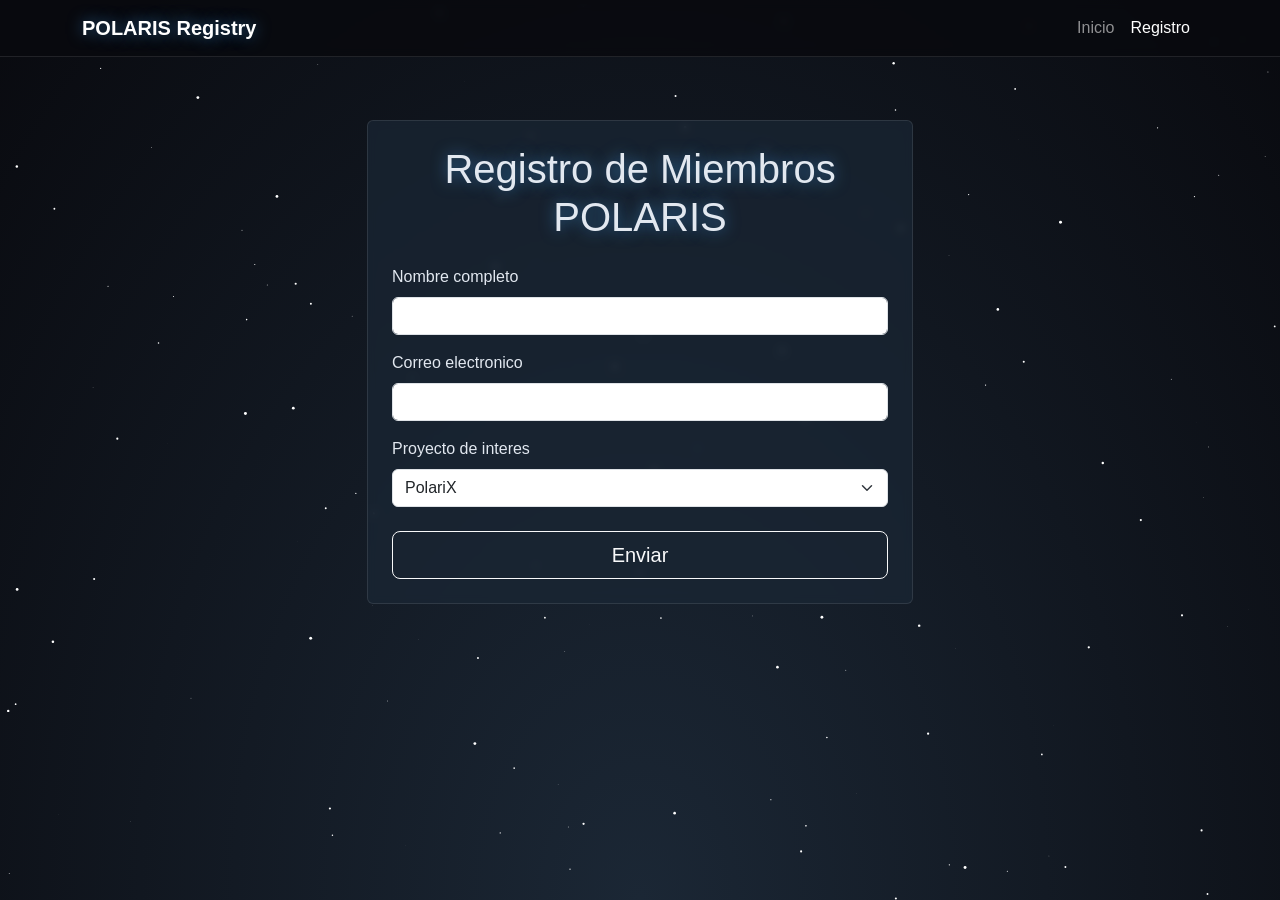
==== registro.html @ 5268bb14 "implementacion de diseño espacial responsivo con Bootstrap y canvas animado en index y registro" ====
<!DOCTYPE html>
<html lang="es">
<head>
    <meta charset="UTF-8">
    <meta name="viewport" content="width=device-width, initial-scale=1.0">
    <title>Registro POLARIS</title>
    <link href="https://cdn.jsdelivr.net/npm/bootstrap@5.3.2/dist/css/bootstrap.min.css" rel="stylesheet">
    <link rel="stylesheet" href="css/styles.css">
</head>
<body class="espacio-fondo text-white pt-5">
    <canvas id="lienzoEstrellas"></canvas>

    <div class="contenido-frente">
        <nav class="navbar navbar-expand-lg navbar-dark navbar-espacial fixed-top">
            <div class="container">
                <a class="navbar-brand fw-bold texto-brillo" href="index.html">POLARIS Registry</a>
                <button class="navbar-toggler" type="button" data-bs-toggle="collapse" data-bs-target="#menu" aria-controls="menu" aria-expanded="false" aria-label="Menu de navegacion">
                    <span class="navbar-toggler-icon"></span>
                </button>
                <div class="collapse navbar-collapse" id="menu">
                    <ul class="navbar-nav ms-auto">
                        <li class="nav-item">
                            <a class="nav-link" href="index.html">Inicio</a>
                        </li>
                        <li class="nav-item">
                            <a class="nav-link active" href="registro.html">Registro</a>
                        </li>
                    </ul>
                </div>
            </div>
        </nav>

        <section class="py-5 mt-4">
            <div class="container">
                <div class="row justify-content-center">
                    <div class="col-12 col-md-8 col-lg-6">
                        <div class="card card-espacio p-4">
                            <h1 class="text-center mb-4 texto-brillo">Registro de Miembros POLARIS</h1>

                            <form>
                                <div class="mb-3">
                                    <label class="form-label">Nombre completo</label>
                                    <input type="text" class="form-control">
                                </div>

                                <div class="mb-3">
                                    <label class="form-label">Correo electronico</label>
                                    <input type="email" class="form-control">
                                </div>

                                <div class="mb-4">
                                    <label class="form-label">Proyecto de interes</label>
                                    <select class="form-select">
                                        <option>PolariX</option>
                                        <option>Mentes en Orbita</option>
                                        <option>Hydronautas</option>
                                    </select>
                                </div>

                                <button type="submit" class="btn btn-outline-light w-100 btn-lg">Enviar</button>
                            </form>
                        </div>
                    </div>
                </div>
            </div>
        </section>
    </div>

    <script src="https://cdn.jsdelivr.net/npm/bootstrap@5.3.2/dist/js/bootstrap.bundle.min.js"></script>
    <script src="js/main.js"></script>
</body>
</html>
---- css/styles.css ----
body {
    font-family: Arial, sans-serif;
    margin: 0;
    padding: 0;
}

.espacio-fondo {
    background: radial-gradient(ellipse at bottom, #1b2735 0%, #090a0f 100%);
    min-height: 100vh;
    position: relative;
    overflow-x: hidden;
}

#lienzoEstrellas {
    position: fixed;
    top: 0;
    left: 0;
    width: 100%;
    height: 100%;
    z-index: 0;
    pointer-events: none;
}

.contenido-frente {
    position: relative;
    z-index: 1;
}

.navbar-espacial {
    background-color: rgba(9, 10, 15, 0.85) !important;
    backdrop-filter: blur(5px);
    border-bottom: 1px solid rgba(255, 255, 255, 0.1);
}

.texto-brillo {
    text-shadow: 0 0 15px rgba(66, 153, 225, 0.6);
}

.card-espacio {
    background-color: rgba(27, 39, 53, 0.7);
    border: 1px solid rgba(255, 255, 255, 0.1);
    color: #e2e8f0;
    backdrop-filter: blur(4px);
    transition: transform 0.3s ease, box-shadow 0.3s ease;
}

.card-espacio:hover {
    transform: translateY(-5px);
    box-shadow: 0 10px 20px rgba(66, 153, 225, 0.2);
}

.card-espacio .card-text.text-muted {
    color: #a0aec0 !important;
}

.footer-espacial {
    background-color: rgba(9, 10, 15, 0.9) !important;
    border-top: 1px solid rgba(255, 255, 255, 0.1);
}
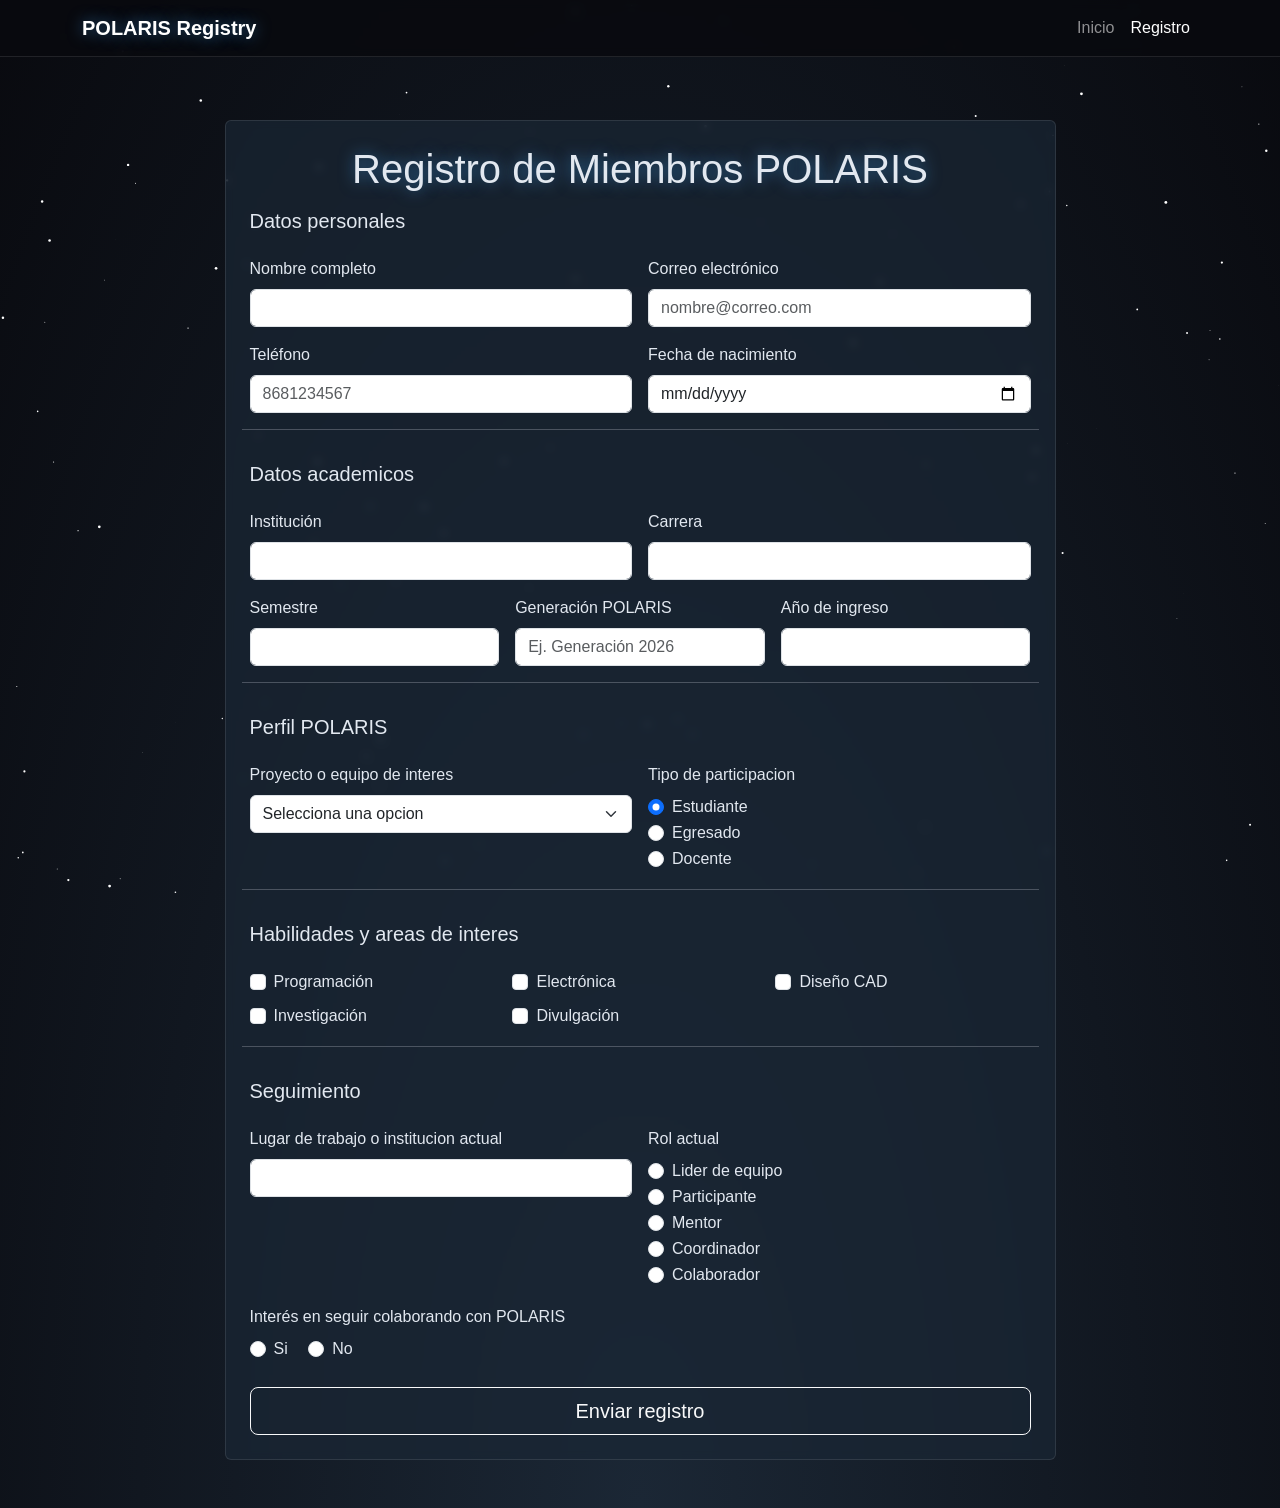
==== commit de8325ff: "feat: agregar inputs avanzados al formulario de membresía POLARIS" ====
--- a/registro.html
+++ b/registro.html
@@ -33,31 +33,176 @@
         <section class="py-5 mt-4">
             <div class="container">
                 <div class="row justify-content-center">
-                    <div class="col-12 col-md-8 col-lg-6">
+                    <div class="col-12 col-lg-9">
                         <div class="card card-espacio p-4">
                             <h1 class="text-center mb-4 texto-brillo">Registro de Miembros POLARIS</h1>
 
-                            <form>
-                                <div class="mb-3">
-                                    <label class="form-label">Nombre completo</label>
-                                    <input type="text" class="form-control">
-                                </div>
-
-                                <div class="mb-3">
-                                    <label class="form-label">Correo electronico</label>
-                                    <input type="email" class="form-control">
-                                </div>
-
-                                <div class="mb-4">
-                                    <label class="form-label">Proyecto de interes</label>
-                                    <select class="form-select">
-                                        <option>PolariX</option>
-                                        <option>Mentes en Orbita</option>
-                                        <option>Hydronautas</option>
+                            <form class="row g-3">
+                                <h2 class="h5 mt-2">Datos personales</h2>
+
+                                <div class="col-12 col-md-6">
+                                    <label for="nombreCompleto" class="form-label">Nombre completo</label>
+                                    <input id="nombreCompleto" name="nombreCompleto" type="text" class="form-control" required>
+                                </div>
+
+                                <div class="col-12 col-md-6">
+                                    <label for="correo" class="form-label">Correo electrónico</label>
+                                    <input id="correo" name="correo" type="email" class="form-control" placeholder="nombre@correo.com" required>
+                                </div>
+
+                                <div class="col-12 col-md-6">
+                                    <label for="telefono" class="form-label">Teléfono</label>
+                                    <input id="telefono" name="telefono" type="tel" class="form-control" placeholder="8681234567" required>
+                                </div>
+
+                                <div class="col-12 col-md-6">
+                                    <label for="fechaNacimiento" class="form-label">Fecha de nacimiento</label>
+                                    <input id="fechaNacimiento" name="fechaNacimiento" type="date" class="form-control" required>
+                                </div>
+
+                                <hr class="my-3">
+                                <h2 class="h5">Datos academicos</h2>
+
+                                <div class="col-12 col-md-6">
+                                    <label for="institucion" class="form-label">Institución</label>
+                                    <input id="institucion" name="institucion" type="text" class="form-control" required>
+                                </div>
+
+                                <div class="col-12 col-md-6">
+                                    <label for="carrera" class="form-label">Carrera</label>
+                                    <input id="carrera" name="carrera" type="text" class="form-control" required>
+                                </div>
+
+                                <div class="col-12 col-md-4">
+                                    <label for="semestre" class="form-label">Semestre</label>
+                                    <input id="semestre" name="semestre" type="number" min="1" max="12" class="form-control" required>
+                                </div>
+
+                                <div class="col-12 col-md-4">
+                                    <label for="generacion" class="form-label">Generación POLARIS</label>
+                                    <input id="generacion" name="generacion" type="text" class="form-control" placeholder="Ej. Generación 2026" required>
+                                </div>
+
+                                <div class="col-12 col-md-4">
+                                    <label for="anioIngreso" class="form-label">Año de ingreso</label>
+                                    <input id="anioIngreso" name="anioIngreso" type="number" min="2018" max="2035" class="form-control" required>
+                                </div>
+
+                                <hr class="my-3">
+                                <h2 class="h5">Perfil POLARIS</h2>
+
+                                <div class="col-12 col-md-6">
+                                    <label for="proyectoInteres" class="form-label">Proyecto o equipo de interes</label>
+                                    <select id="proyectoInteres" name="proyectoInteres" class="form-select" required>
+                                        <option value="" selected disabled>Selecciona una opcion</option>
+                                        <option value="mentes-en-orbita">Mentes en Orbita</option>
+                                        <option value="polarix">PolariX</option>
+                                        <option value="hydronautas">Hydronautas</option>
+                                        <option value="otro">Otro</option>
                                     </select>
                                 </div>
 
-                                <button type="submit" class="btn btn-outline-light w-100 btn-lg">Enviar</button>
+                                <div class="col-12 col-md-6">
+                                    <label class="form-label d-block">Tipo de participacion</label>
+                                    <div class="form-check">
+                                        <input class="form-check-input" type="radio" name="tipoParticipacion" id="participacionEstudiante" value="estudiante" checked>
+                                        <label class="form-check-label" for="participacionEstudiante">Estudiante</label>
+                                    </div>
+                                    <div class="form-check">
+                                        <input class="form-check-input" type="radio" name="tipoParticipacion" id="participacionEgresado" value="egresado">
+                                        <label class="form-check-label" for="participacionEgresado">Egresado</label>
+                                    </div>
+                                    <div class="form-check">
+                                        <input class="form-check-input" type="radio" name="tipoParticipacion" id="participacionDocente" value="docente">
+                                        <label class="form-check-label" for="participacionDocente">Docente</label>
+                                    </div>
+                                </div>
+
+                                <hr class="my-3">
+                                <h2 class="h5">Habilidades y areas de interes</h2>
+
+                                <div class="col-12">
+                                    <div class="row g-2">
+                                        <div class="col-6 col-md-4">
+                                            <div class="form-check">
+                                                <input class="form-check-input" type="checkbox" id="habProgramacion" name="habilidades" value="programacion">
+                                                <label class="form-check-label" for="habProgramacion">Programación</label>
+                                            </div>
+                                        </div>
+                                        <div class="col-6 col-md-4">
+                                            <div class="form-check">
+                                                <input class="form-check-input" type="checkbox" id="habElectronica" name="habilidades" value="electronica">
+                                                <label class="form-check-label" for="habElectronica">Electrónica</label>
+                                            </div>
+                                        </div>
+                                        <div class="col-6 col-md-4">
+                                            <div class="form-check">
+                                                <input class="form-check-input" type="checkbox" id="habCad" name="habilidades" value="diseno-cad">
+                                                <label class="form-check-label" for="habCad">Diseño CAD</label>
+                                            </div>
+                                        </div>
+                                        <div class="col-6 col-md-4">
+                                            <div class="form-check">
+                                                <input class="form-check-input" type="checkbox" id="habInvestigacion" name="habilidades" value="investigacion">
+                                                <label class="form-check-label" for="habInvestigacion">Investigación</label>
+                                            </div>
+                                        </div>
+                                        <div class="col-6 col-md-4">
+                                            <div class="form-check">
+                                                <input class="form-check-input" type="checkbox" id="habDivulgacion" name="habilidades" value="divulgacion">
+                                                <label class="form-check-label" for="habDivulgacion">Divulgación</label>
+                                            </div>
+                                        </div>
+                                    </div>
+                                </div>
+
+                                <hr class="my-3">
+                                <h2 class="h5">Seguimiento</h2>
+
+                                <div class="col-12 col-md-6">
+                                    <label for="lugarActual" class="form-label">Lugar de trabajo o institucion actual</label>
+                                    <input id="lugarActual" name="lugarActual" type="text" class="form-control">
+                                </div>
+
+                                <div class="col-12 col-md-6">
+                                    <label class="form-label d-block">Rol actual</label>
+                                    <div class="form-check">
+                                        <input class="form-check-input" type="radio" name="rolActual" id="rolLider" value="lider-equipo" required>
+                                        <label class="form-check-label" for="rolLider">Lider de equipo</label>
+                                    </div>
+                                    <div class="form-check">
+                                        <input class="form-check-input" type="radio" name="rolActual" id="rolParticipante" value="participante">
+                                        <label class="form-check-label" for="rolParticipante">Participante</label>
+                                    </div>
+                                    <div class="form-check">
+                                        <input class="form-check-input" type="radio" name="rolActual" id="rolMentor" value="mentor">
+                                        <label class="form-check-label" for="rolMentor">Mentor</label>
+                                    </div>
+                                    <div class="form-check">
+                                        <input class="form-check-input" type="radio" name="rolActual" id="rolCoordinador" value="coordinador">
+                                        <label class="form-check-label" for="rolCoordinador">Coordinador</label>
+                                    </div>
+                                    <div class="form-check">
+                                        <input class="form-check-input" type="radio" name="rolActual" id="rolColaborador" value="colaborador">
+                                        <label class="form-check-label" for="rolColaborador">Colaborador</label>
+                                    </div>
+                                </div>
+
+                                <div class="col-12">
+                                    <label class="form-label d-block">Interés en seguir colaborando con POLARIS</label>
+                                    <div class="form-check form-check-inline">
+                                        <input class="form-check-input" type="radio" name="seguirColaborando" id="seguirSi" value="si" required>
+                                        <label class="form-check-label" for="seguirSi">Si</label>
+                                    </div>
+                                    <div class="form-check form-check-inline">
+                                        <input class="form-check-input" type="radio" name="seguirColaborando" id="seguirNo" value="no">
+                                        <label class="form-check-label" for="seguirNo">No</label>
+                                    </div>
+                                </div>
+
+                                <div class="col-12">
+                                    <button type="submit" class="btn btn-outline-light w-100 btn-lg mt-2">Enviar registro</button>
+                                </div>
                             </form>
                         </div>
                     </div>
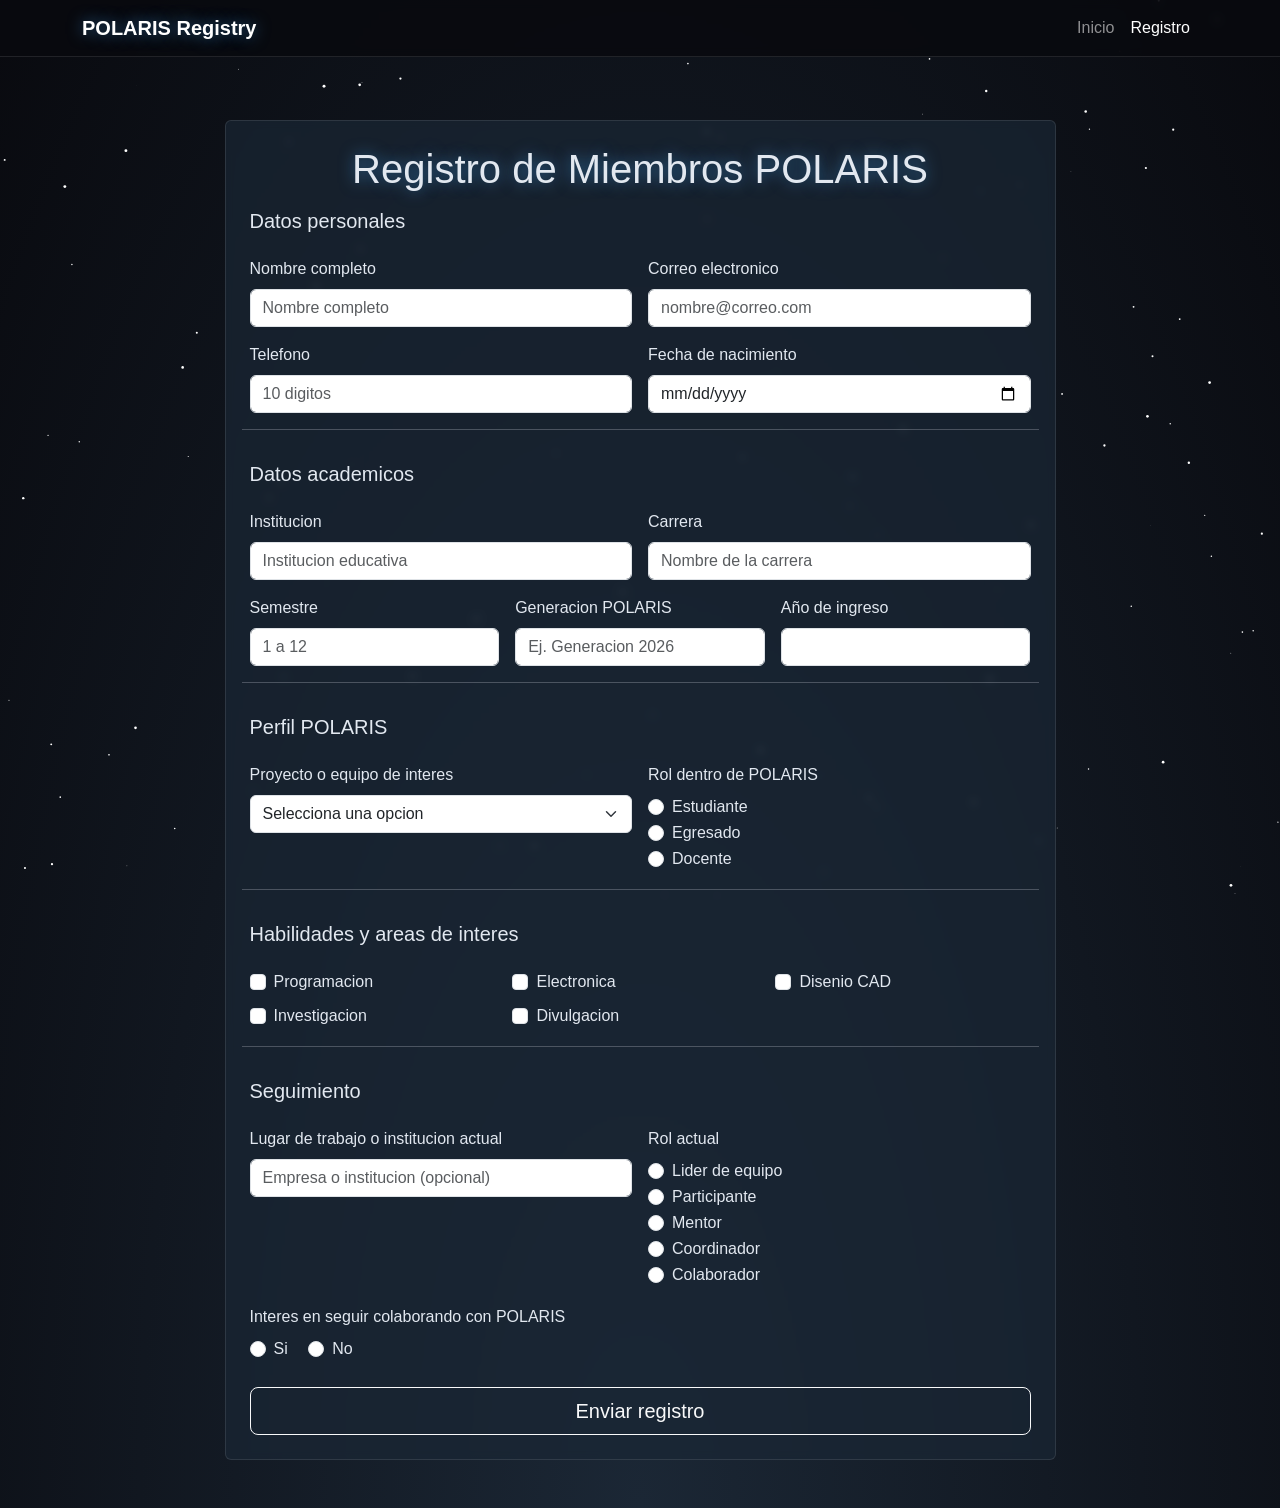
==== commit 6ba2f282: "feat: Implementar validacion HTML en formulario POLARIS" ====
--- a/registro.html
+++ b/registro.html
@@ -42,17 +42,17 @@
 
                                 <div class="col-12 col-md-6">
                                     <label for="nombreCompleto" class="form-label">Nombre completo</label>
-                                    <input id="nombreCompleto" name="nombreCompleto" type="text" class="form-control" required>
-                                </div>
-
-                                <div class="col-12 col-md-6">
-                                    <label for="correo" class="form-label">Correo electrónico</label>
+                                    <input id="nombreCompleto" name="nombreCompleto" type="text" class="form-control" placeholder="Nombre completo" maxlength="100" required>
+                                </div>
+
+                                <div class="col-12 col-md-6">
+                                    <label for="correo" class="form-label">Correo electronico</label>
                                     <input id="correo" name="correo" type="email" class="form-control" placeholder="nombre@correo.com" required>
                                 </div>
 
                                 <div class="col-12 col-md-6">
-                                    <label for="telefono" class="form-label">Teléfono</label>
-                                    <input id="telefono" name="telefono" type="tel" class="form-control" placeholder="8681234567" required>
+                                    <label for="telefono" class="form-label">Telefono</label>
+                                    <input id="telefono" name="telefono" type="tel" class="form-control" pattern="[0-9]{10}" minlength="10" maxlength="10" inputmode="numeric" placeholder="10 digitos" required>
                                 </div>
 
                                 <div class="col-12 col-md-6">
@@ -64,23 +64,23 @@
                                 <h2 class="h5">Datos academicos</h2>
 
                                 <div class="col-12 col-md-6">
-                                    <label for="institucion" class="form-label">Institución</label>
-                                    <input id="institucion" name="institucion" type="text" class="form-control" required>
+                                    <label for="institucion" class="form-label">Institucion</label>
+                                    <input id="institucion" name="institucion" type="text" class="form-control" placeholder="Institucion educativa" maxlength="120" required>
                                 </div>
 
                                 <div class="col-12 col-md-6">
                                     <label for="carrera" class="form-label">Carrera</label>
-                                    <input id="carrera" name="carrera" type="text" class="form-control" required>
+                                    <input id="carrera" name="carrera" type="text" class="form-control" placeholder="Nombre de la carrera" maxlength="100" required>
                                 </div>
 
                                 <div class="col-12 col-md-4">
                                     <label for="semestre" class="form-label">Semestre</label>
-                                    <input id="semestre" name="semestre" type="number" min="1" max="12" class="form-control" required>
+                                    <input id="semestre" name="semestre" type="number" min="1" max="12" placeholder="1 a 12" class="form-control" required>
                                 </div>
 
                                 <div class="col-12 col-md-4">
-                                    <label for="generacion" class="form-label">Generación POLARIS</label>
-                                    <input id="generacion" name="generacion" type="text" class="form-control" placeholder="Ej. Generación 2026" required>
+                                    <label for="generacion" class="form-label">Generacion POLARIS</label>
+                                    <input id="generacion" name="generacion" type="text" class="form-control" placeholder="Ej. Generacion 2026" maxlength="40" required>
                                 </div>
 
                                 <div class="col-12 col-md-4">
@@ -103,9 +103,9 @@
                                 </div>
 
                                 <div class="col-12 col-md-6">
-                                    <label class="form-label d-block">Tipo de participacion</label>
-                                    <div class="form-check">
-                                        <input class="form-check-input" type="radio" name="tipoParticipacion" id="participacionEstudiante" value="estudiante" checked>
+                                    <label class="form-label d-block">Rol dentro de POLARIS</label>
+                                    <div class="form-check">
+                                        <input class="form-check-input" type="radio" name="tipoParticipacion" id="participacionEstudiante" value="estudiante" required>
                                         <label class="form-check-label" for="participacionEstudiante">Estudiante</label>
                                     </div>
                                     <div class="form-check">
@@ -126,31 +126,31 @@
                                         <div class="col-6 col-md-4">
                                             <div class="form-check">
                                                 <input class="form-check-input" type="checkbox" id="habProgramacion" name="habilidades" value="programacion">
-                                                <label class="form-check-label" for="habProgramacion">Programación</label>
+                                                <label class="form-check-label" for="habProgramacion">Programacion</label>
                                             </div>
                                         </div>
                                         <div class="col-6 col-md-4">
                                             <div class="form-check">
                                                 <input class="form-check-input" type="checkbox" id="habElectronica" name="habilidades" value="electronica">
-                                                <label class="form-check-label" for="habElectronica">Electrónica</label>
+                                                <label class="form-check-label" for="habElectronica">Electronica</label>
                                             </div>
                                         </div>
                                         <div class="col-6 col-md-4">
                                             <div class="form-check">
                                                 <input class="form-check-input" type="checkbox" id="habCad" name="habilidades" value="diseno-cad">
-                                                <label class="form-check-label" for="habCad">Diseño CAD</label>
+                                                <label class="form-check-label" for="habCad">Disenio CAD</label>
                                             </div>
                                         </div>
                                         <div class="col-6 col-md-4">
                                             <div class="form-check">
                                                 <input class="form-check-input" type="checkbox" id="habInvestigacion" name="habilidades" value="investigacion">
-                                                <label class="form-check-label" for="habInvestigacion">Investigación</label>
+                                                <label class="form-check-label" for="habInvestigacion">Investigacion</label>
                                             </div>
                                         </div>
                                         <div class="col-6 col-md-4">
                                             <div class="form-check">
                                                 <input class="form-check-input" type="checkbox" id="habDivulgacion" name="habilidades" value="divulgacion">
-                                                <label class="form-check-label" for="habDivulgacion">Divulgación</label>
+                                                <label class="form-check-label" for="habDivulgacion">Divulgacion</label>
                                             </div>
                                         </div>
                                     </div>
@@ -161,13 +161,13 @@
 
                                 <div class="col-12 col-md-6">
                                     <label for="lugarActual" class="form-label">Lugar de trabajo o institucion actual</label>
-                                    <input id="lugarActual" name="lugarActual" type="text" class="form-control">
+                                    <input id="lugarActual" name="lugarActual" type="text" class="form-control" maxlength="120" placeholder="Empresa o institucion (opcional)">
                                 </div>
 
                                 <div class="col-12 col-md-6">
                                     <label class="form-label d-block">Rol actual</label>
                                     <div class="form-check">
-                                        <input class="form-check-input" type="radio" name="rolActual" id="rolLider" value="lider-equipo" required>
+                                        <input class="form-check-input" type="radio" name="rolActual" id="rolLider" value="lider-equipo">
                                         <label class="form-check-label" for="rolLider">Lider de equipo</label>
                                     </div>
                                     <div class="form-check">
@@ -189,7 +189,7 @@
                                 </div>
 
                                 <div class="col-12">
-                                    <label class="form-label d-block">Interés en seguir colaborando con POLARIS</label>
+                                    <label class="form-label d-block">Interes en seguir colaborando con POLARIS</label>
                                     <div class="form-check form-check-inline">
                                         <input class="form-check-input" type="radio" name="seguirColaborando" id="seguirSi" value="si" required>
                                         <label class="form-check-label" for="seguirSi">Si</label>
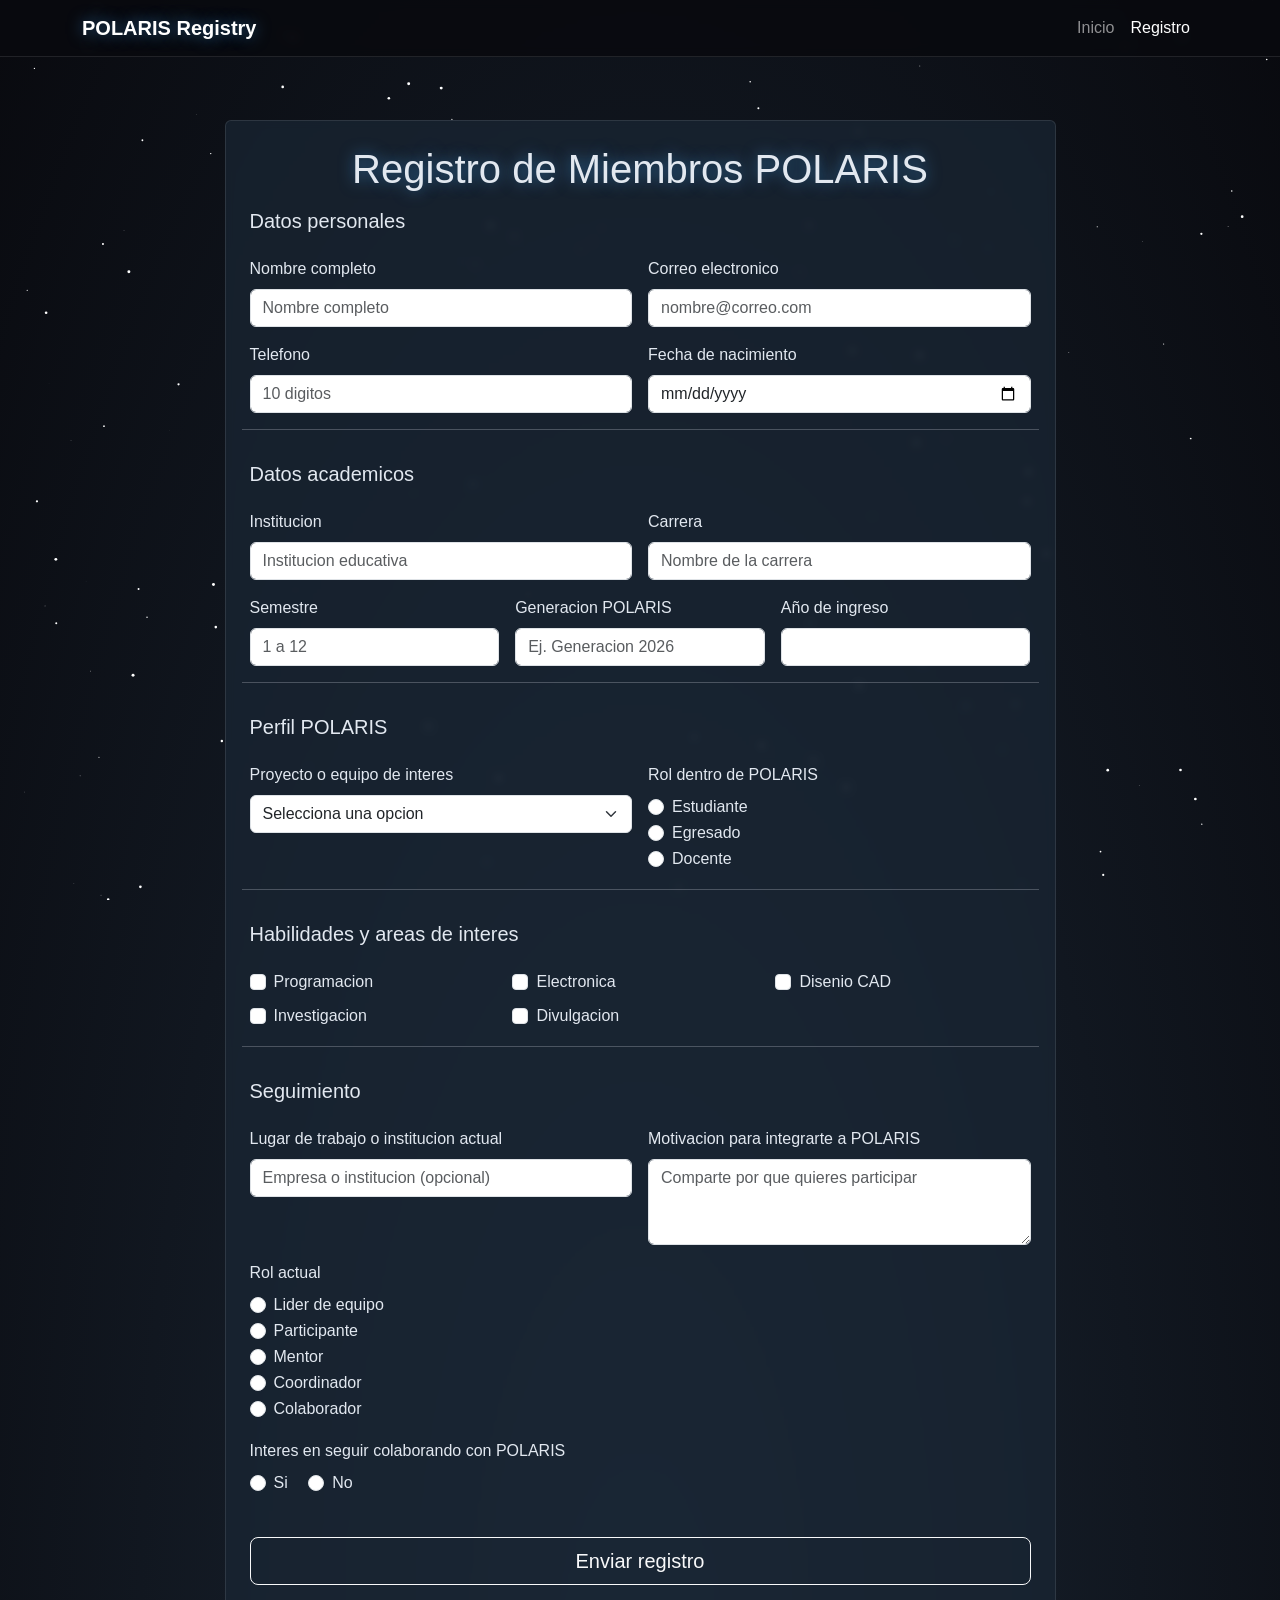
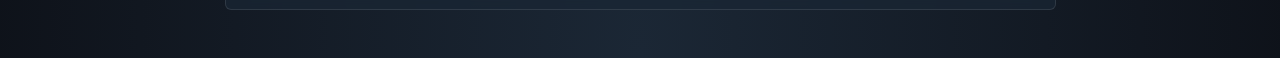
==== commit 253fcdc0: "feat: agregar validación con JavaScript al formulario POLARIS" ====
--- a/registro.html
+++ b/registro.html
@@ -37,7 +37,7 @@
                         <div class="card card-espacio p-4">
                             <h1 class="text-center mb-4 texto-brillo">Registro de Miembros POLARIS</h1>
 
-                            <form class="row g-3">
+                            <form id="formularioRegistro" class="row g-3" novalidate>
                                 <h2 class="h5 mt-2">Datos personales</h2>
 
                                 <div class="col-12 col-md-6">
@@ -165,6 +165,11 @@
                                 </div>
 
                                 <div class="col-12 col-md-6">
+                                    <label for="motivacion" class="form-label">Motivacion para integrarte a POLARIS</label>
+                                    <textarea id="motivacion" name="motivacion" class="form-control" rows="3" minlength="20" maxlength="400" placeholder="Comparte por que quieres participar" required></textarea>
+                                </div>
+
+                                <div class="col-12 col-md-6">
                                     <label class="form-label d-block">Rol actual</label>
                                     <div class="form-check">
                                         <input class="form-check-input" type="radio" name="rolActual" id="rolLider" value="lider-equipo">
@@ -198,6 +203,10 @@
                                         <input class="form-check-input" type="radio" name="seguirColaborando" id="seguirNo" value="no">
                                         <label class="form-check-label" for="seguirNo">No</label>
                                     </div>
+                                </div>
+
+                                <div class="col-12">
+                                    <div id="mensajesFormulario" class="alert d-none mb-0" role="alert"></div>
                                 </div>
 
                                 <div class="col-12">
@@ -213,5 +222,6 @@
 
     <script src="https://cdn.jsdelivr.net/npm/bootstrap@5.3.2/dist/js/bootstrap.bundle.min.js"></script>
     <script src="js/main.js"></script>
+    <script src="js/validaciones.js"></script>
 </body>
 </html>
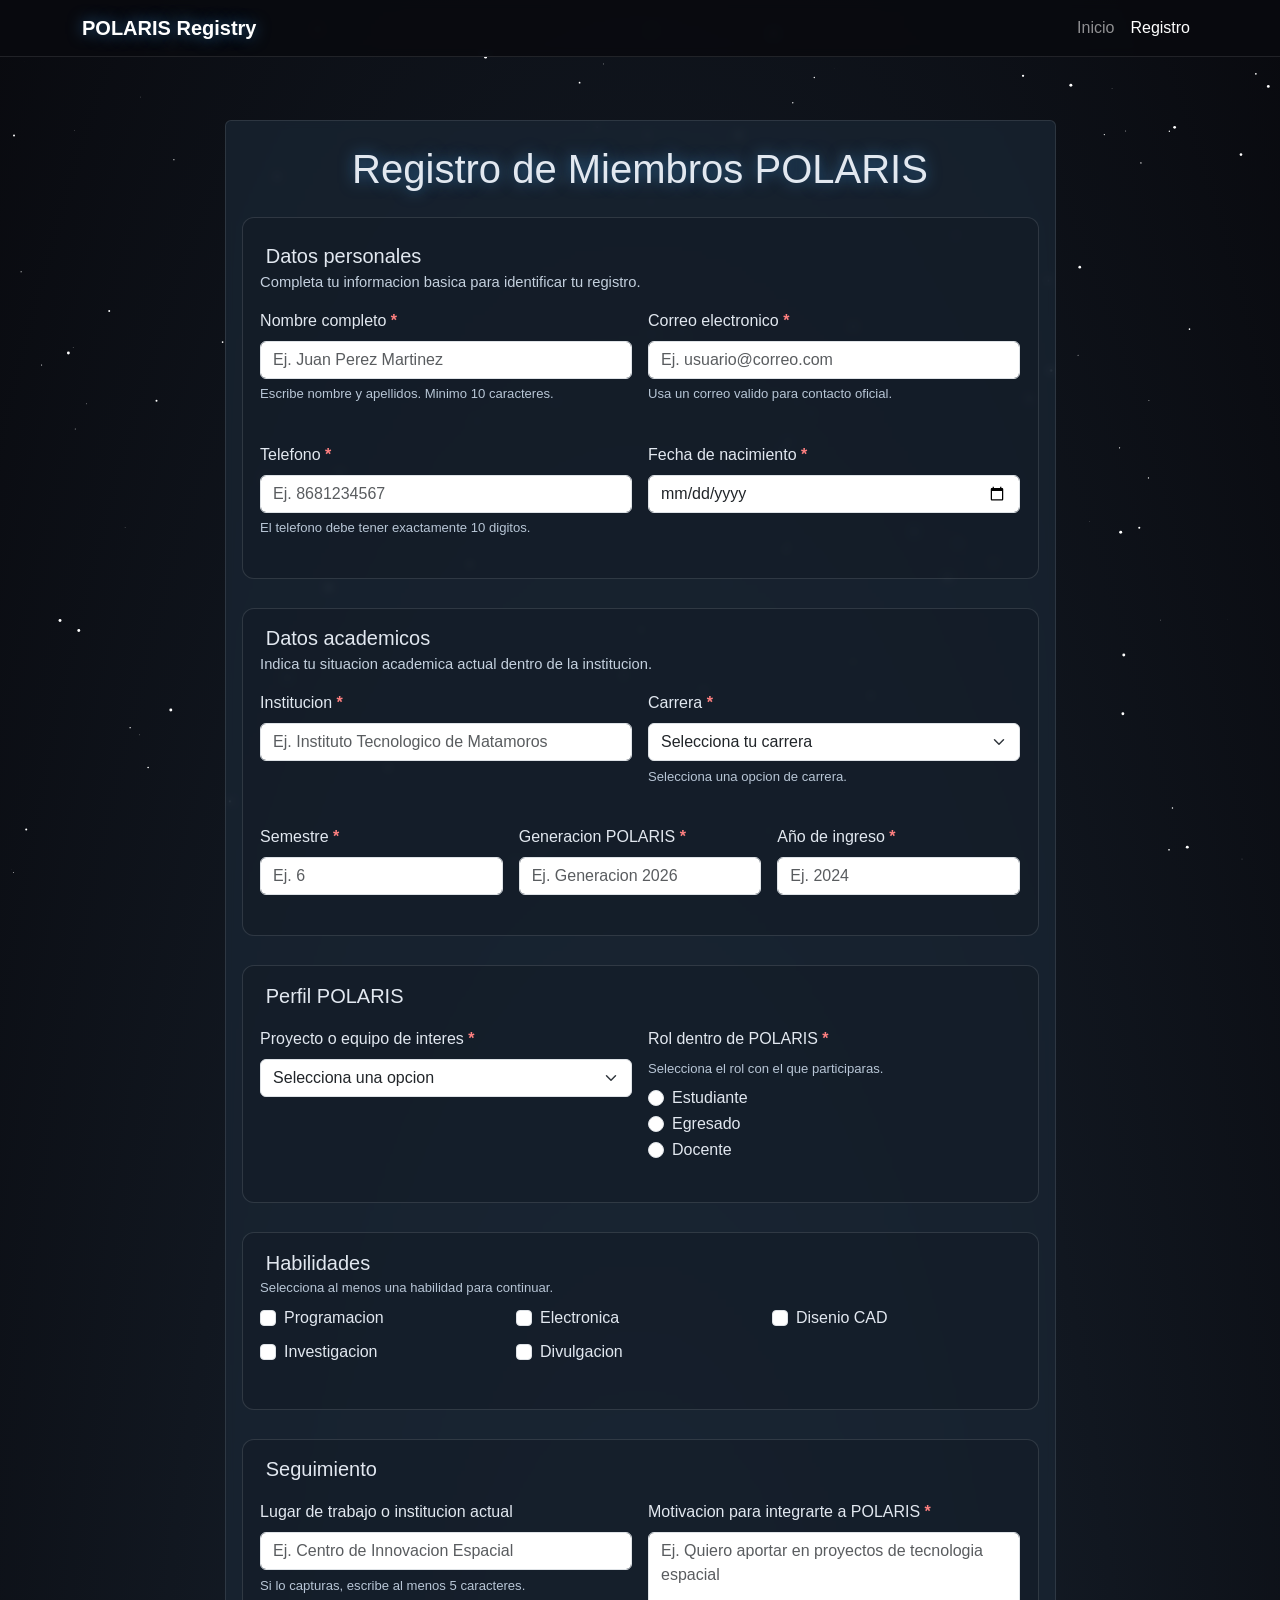
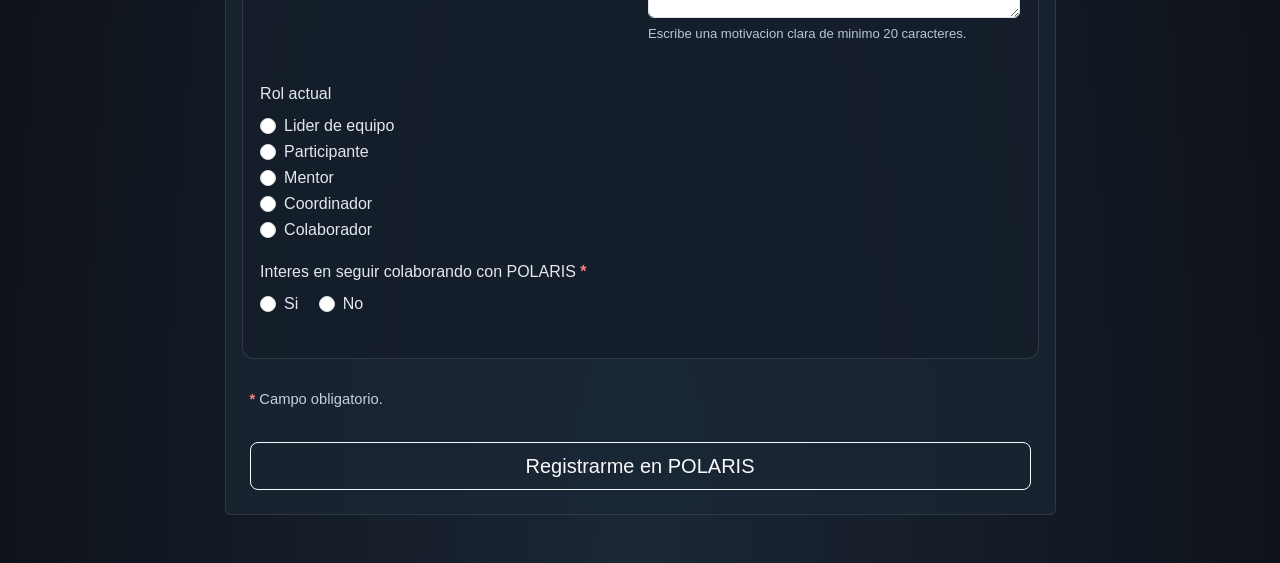
==== commit 38f84095: "feat: mejorar experiencia de usuario (UX) en formulario POLARIS" ====
--- a/registro.html
+++ b/registro.html
@@ -38,90 +38,121 @@
                             <h1 class="text-center mb-4 texto-brillo">Registro de Miembros POLARIS</h1>
 
                             <form id="formularioRegistro" class="row g-3" novalidate>
-                                <h2 class="h5 mt-2">Datos personales</h2>
-
-                                <div class="col-12 col-md-6">
-                                    <label for="nombreCompleto" class="form-label">Nombre completo</label>
-                                    <input id="nombreCompleto" name="nombreCompleto" type="text" class="form-control" placeholder="Nombre completo" maxlength="100" required>
-                                </div>
-
-                                <div class="col-12 col-md-6">
-                                    <label for="correo" class="form-label">Correo electronico</label>
-                                    <input id="correo" name="correo" type="email" class="form-control" placeholder="nombre@correo.com" required>
-                                </div>
-
-                                <div class="col-12 col-md-6">
-                                    <label for="telefono" class="form-label">Telefono</label>
-                                    <input id="telefono" name="telefono" type="tel" class="form-control" pattern="[0-9]{10}" minlength="10" maxlength="10" inputmode="numeric" placeholder="10 digitos" required>
-                                </div>
-
-                                <div class="col-12 col-md-6">
-                                    <label for="fechaNacimiento" class="form-label">Fecha de nacimiento</label>
-                                    <input id="fechaNacimiento" name="fechaNacimiento" type="date" class="form-control" required>
-                                </div>
-
-                                <hr class="my-3">
-                                <h2 class="h5">Datos academicos</h2>
-
-                                <div class="col-12 col-md-6">
-                                    <label for="institucion" class="form-label">Institucion</label>
-                                    <input id="institucion" name="institucion" type="text" class="form-control" placeholder="Institucion educativa" maxlength="120" required>
-                                </div>
-
-                                <div class="col-12 col-md-6">
-                                    <label for="carrera" class="form-label">Carrera</label>
-                                    <input id="carrera" name="carrera" type="text" class="form-control" placeholder="Nombre de la carrera" maxlength="100" required>
-                                </div>
-
-                                <div class="col-12 col-md-4">
-                                    <label for="semestre" class="form-label">Semestre</label>
-                                    <input id="semestre" name="semestre" type="number" min="1" max="12" placeholder="1 a 12" class="form-control" required>
-                                </div>
-
-                                <div class="col-12 col-md-4">
-                                    <label for="generacion" class="form-label">Generacion POLARIS</label>
-                                    <input id="generacion" name="generacion" type="text" class="form-control" placeholder="Ej. Generacion 2026" maxlength="40" required>
-                                </div>
-
-                                <div class="col-12 col-md-4">
-                                    <label for="anioIngreso" class="form-label">Año de ingreso</label>
-                                    <input id="anioIngreso" name="anioIngreso" type="number" min="2018" max="2035" class="form-control" required>
-                                </div>
-
-                                <hr class="my-3">
-                                <h2 class="h5">Perfil POLARIS</h2>
-
-                                <div class="col-12 col-md-6">
-                                    <label for="proyectoInteres" class="form-label">Proyecto o equipo de interes</label>
-                                    <select id="proyectoInteres" name="proyectoInteres" class="form-select" required>
-                                        <option value="" selected disabled>Selecciona una opcion</option>
-                                        <option value="mentes-en-orbita">Mentes en Orbita</option>
-                                        <option value="polarix">PolariX</option>
-                                        <option value="hydronautas">Hydronautas</option>
-                                        <option value="otro">Otro</option>
-                                    </select>
-                                </div>
-
-                                <div class="col-12 col-md-6">
-                                    <label class="form-label d-block">Rol dentro de POLARIS</label>
-                                    <div class="form-check">
-                                        <input class="form-check-input" type="radio" name="tipoParticipacion" id="participacionEstudiante" value="estudiante" required>
-                                        <label class="form-check-label" for="participacionEstudiante">Estudiante</label>
-                                    </div>
-                                    <div class="form-check">
-                                        <input class="form-check-input" type="radio" name="tipoParticipacion" id="participacionEgresado" value="egresado">
-                                        <label class="form-check-label" for="participacionEgresado">Egresado</label>
-                                    </div>
-                                    <div class="form-check">
-                                        <input class="form-check-input" type="radio" name="tipoParticipacion" id="participacionDocente" value="docente">
-                                        <label class="form-check-label" for="participacionDocente">Docente</label>
-                                    </div>
-                                </div>
-
-                                <hr class="my-3">
-                                <h2 class="h5">Habilidades y areas de interes</h2>
-
-                                <div class="col-12">
+                                <fieldset class="col-12 seccion-formulario">
+                                    <legend class="h5 mt-2">Datos personales</legend>
+                                    <p class="texto-ayuda-seccion mb-3">Completa tu informacion basica para identificar tu registro.</p>
+                                    <div class="row g-3">
+                                        <div class="col-12 col-md-6">
+                                            <label for="nombreCompleto" class="form-label">Nombre completo <span class="campo-obligatorio">*</span></label>
+                                            <input id="nombreCompleto" name="nombreCompleto" type="text" class="form-control" placeholder="Ej. Juan Perez Martinez" maxlength="100" aria-describedby="ayudaNombre errorNombreCompleto" required>
+                                            <small id="ayudaNombre" class="texto-ayuda">Escribe nombre y apellidos. Minimo 10 caracteres.</small>
+                                            <div id="errorNombreCompleto" class="mensaje-error"></div>
+                                        </div>
+
+                                        <div class="col-12 col-md-6">
+                                            <label for="correo" class="form-label">Correo electronico <span class="campo-obligatorio">*</span></label>
+                                            <input id="correo" name="correo" type="email" class="form-control" placeholder="Ej. usuario@correo.com" aria-describedby="ayudaCorreo errorCorreo" required>
+                                            <small id="ayudaCorreo" class="texto-ayuda">Usa un correo valido para contacto oficial.</small>
+                                            <div id="errorCorreo" class="mensaje-error"></div>
+                                        </div>
+
+                                        <div class="col-12 col-md-6">
+                                            <label for="telefono" class="form-label">Telefono <span class="campo-obligatorio">*</span></label>
+                                            <input id="telefono" name="telefono" type="tel" class="form-control" pattern="[0-9]{10}" minlength="10" maxlength="10" inputmode="numeric" placeholder="Ej. 8681234567" aria-describedby="ayudaTelefono errorTelefono" required>
+                                            <small id="ayudaTelefono" class="texto-ayuda">El telefono debe tener exactamente 10 digitos.</small>
+                                            <div id="errorTelefono" class="mensaje-error"></div>
+                                        </div>
+
+                                        <div class="col-12 col-md-6">
+                                            <label for="fechaNacimiento" class="form-label">Fecha de nacimiento <span class="campo-obligatorio">*</span></label>
+                                            <input id="fechaNacimiento" name="fechaNacimiento" type="date" class="form-control" aria-describedby="errorFechaNacimiento" required>
+                                            <div id="errorFechaNacimiento" class="mensaje-error"></div>
+                                        </div>
+                                    </div>
+                                </fieldset>
+
+                                <fieldset class="col-12 seccion-formulario">
+                                    <legend class="h5">Datos academicos</legend>
+                                    <p class="texto-ayuda-seccion mb-3">Indica tu situacion academica actual dentro de la institucion.</p>
+                                    <div class="row g-3">
+                                        <div class="col-12 col-md-6">
+                                            <label for="institucion" class="form-label">Institucion <span class="campo-obligatorio">*</span></label>
+                                            <input id="institucion" name="institucion" type="text" class="form-control" placeholder="Ej. Instituto Tecnologico de Matamoros" maxlength="120" aria-describedby="errorInstitucion" required>
+                                            <div id="errorInstitucion" class="mensaje-error"></div>
+                                        </div>
+
+                                        <div class="col-12 col-md-6">
+                                            <label for="carrera" class="form-label">Carrera <span class="campo-obligatorio">*</span></label>
+                                            <select id="carrera" name="carrera" class="form-select" aria-describedby="ayudaCarrera errorCarrera" required>
+                                                <option value="" selected disabled>Selecciona tu carrera</option>
+                                                <option value="mecatronica">Ingenieria Mecatronica</option>
+                                                <option value="sistemas">Ingenieria en Sistemas Computacionales</option>
+                                                <option value="electrica">Ingenieria Electrica</option>
+                                                <option value="industrial">Ingenieria Industrial</option>
+                                                <option value="otra">Otra</option>
+                                            </select>
+                                            <small id="ayudaCarrera" class="texto-ayuda">Selecciona una opcion de carrera.</small>
+                                            <div id="errorCarrera" class="mensaje-error"></div>
+                                        </div>
+
+                                        <div class="col-12 col-md-4">
+                                            <label for="semestre" class="form-label">Semestre <span class="campo-obligatorio">*</span></label>
+                                            <input id="semestre" name="semestre" type="number" min="1" max="12" placeholder="Ej. 6" class="form-control" aria-describedby="errorSemestre" required>
+                                            <div id="errorSemestre" class="mensaje-error"></div>
+                                        </div>
+
+                                        <div class="col-12 col-md-4">
+                                            <label for="generacion" class="form-label">Generacion POLARIS <span class="campo-obligatorio">*</span></label>
+                                            <input id="generacion" name="generacion" type="text" class="form-control" placeholder="Ej. Generacion 2026" maxlength="40" aria-describedby="errorGeneracion" required>
+                                            <div id="errorGeneracion" class="mensaje-error"></div>
+                                        </div>
+
+                                        <div class="col-12 col-md-4">
+                                            <label for="anioIngreso" class="form-label">Año de ingreso <span class="campo-obligatorio">*</span></label>
+                                            <input id="anioIngreso" name="anioIngreso" type="number" min="2018" max="2035" class="form-control" placeholder="Ej. 2024" aria-describedby="errorAnioIngreso" required>
+                                            <div id="errorAnioIngreso" class="mensaje-error"></div>
+                                        </div>
+                                    </div>
+                                </fieldset>
+
+                                <fieldset class="col-12 seccion-formulario">
+                                    <legend class="h5">Perfil POLARIS</legend>
+                                    <div class="row g-3">
+                                        <div class="col-12 col-md-6">
+                                            <label for="proyectoInteres" class="form-label">Proyecto o equipo de interes <span class="campo-obligatorio">*</span></label>
+                                            <select id="proyectoInteres" name="proyectoInteres" class="form-select" aria-describedby="errorProyectoInteres" required>
+                                                <option value="" selected disabled>Selecciona una opcion</option>
+                                                <option value="mentes-en-orbita">Mentes en Orbita</option>
+                                                <option value="polarix">PolariX</option>
+                                                <option value="hydronautas">Hydronautas</option>
+                                                <option value="otro">Otro</option>
+                                            </select>
+                                            <div id="errorProyectoInteres" class="mensaje-error"></div>
+                                        </div>
+
+                                        <div class="col-12 col-md-6">
+                                            <label class="form-label d-block">Rol dentro de POLARIS <span class="campo-obligatorio">*</span></label>
+                                            <small class="texto-ayuda d-block mb-2">Selecciona el rol con el que participaras.</small>
+                                            <div class="form-check">
+                                                <input class="form-check-input" type="radio" name="tipoParticipacion" id="participacionEstudiante" value="estudiante" required>
+                                                <label class="form-check-label" for="participacionEstudiante">Estudiante</label>
+                                            </div>
+                                            <div class="form-check">
+                                                <input class="form-check-input" type="radio" name="tipoParticipacion" id="participacionEgresado" value="egresado">
+                                                <label class="form-check-label" for="participacionEgresado">Egresado</label>
+                                            </div>
+                                            <div class="form-check">
+                                                <input class="form-check-input" type="radio" name="tipoParticipacion" id="participacionDocente" value="docente">
+                                                <label class="form-check-label" for="participacionDocente">Docente</label>
+                                            </div>
+                                            <div id="errorTipoParticipacion" class="mensaje-error"></div>
+                                        </div>
+                                    </div>
+                                </fieldset>
+
+                                <fieldset class="col-12 seccion-formulario">
+                                    <legend class="h5">Habilidades</legend>
+                                    <small class="texto-ayuda d-block mb-2">Selecciona al menos una habilidad para continuar.</small>
                                     <div class="row g-2">
                                         <div class="col-6 col-md-4">
                                             <div class="form-check">
@@ -154,63 +185,72 @@
                                             </div>
                                         </div>
                                     </div>
-                                </div>
-
-                                <hr class="my-3">
-                                <h2 class="h5">Seguimiento</h2>
-
-                                <div class="col-12 col-md-6">
-                                    <label for="lugarActual" class="form-label">Lugar de trabajo o institucion actual</label>
-                                    <input id="lugarActual" name="lugarActual" type="text" class="form-control" maxlength="120" placeholder="Empresa o institucion (opcional)">
-                                </div>
-
-                                <div class="col-12 col-md-6">
-                                    <label for="motivacion" class="form-label">Motivacion para integrarte a POLARIS</label>
-                                    <textarea id="motivacion" name="motivacion" class="form-control" rows="3" minlength="20" maxlength="400" placeholder="Comparte por que quieres participar" required></textarea>
-                                </div>
-
-                                <div class="col-12 col-md-6">
-                                    <label class="form-label d-block">Rol actual</label>
-                                    <div class="form-check">
-                                        <input class="form-check-input" type="radio" name="rolActual" id="rolLider" value="lider-equipo">
-                                        <label class="form-check-label" for="rolLider">Lider de equipo</label>
-                                    </div>
-                                    <div class="form-check">
-                                        <input class="form-check-input" type="radio" name="rolActual" id="rolParticipante" value="participante">
-                                        <label class="form-check-label" for="rolParticipante">Participante</label>
-                                    </div>
-                                    <div class="form-check">
-                                        <input class="form-check-input" type="radio" name="rolActual" id="rolMentor" value="mentor">
-                                        <label class="form-check-label" for="rolMentor">Mentor</label>
-                                    </div>
-                                    <div class="form-check">
-                                        <input class="form-check-input" type="radio" name="rolActual" id="rolCoordinador" value="coordinador">
-                                        <label class="form-check-label" for="rolCoordinador">Coordinador</label>
-                                    </div>
-                                    <div class="form-check">
-                                        <input class="form-check-input" type="radio" name="rolActual" id="rolColaborador" value="colaborador">
-                                        <label class="form-check-label" for="rolColaborador">Colaborador</label>
-                                    </div>
-                                </div>
+                                    <div id="errorHabilidades" class="mensaje-error mt-2"></div>
+                                </fieldset>
+
+                                <fieldset class="col-12 seccion-formulario">
+                                    <legend class="h5">Seguimiento</legend>
+                                    <div class="row g-3">
+                                        <div class="col-12 col-md-6">
+                                            <label for="lugarActual" class="form-label">Lugar de trabajo o institucion actual</label>
+                                            <input id="lugarActual" name="lugarActual" type="text" class="form-control" maxlength="120" placeholder="Ej. Centro de Innovacion Espacial" aria-describedby="ayudaLugarActual errorLugarActual">
+                                            <small id="ayudaLugarActual" class="texto-ayuda">Si lo capturas, escribe al menos 5 caracteres.</small>
+                                            <div id="errorLugarActual" class="mensaje-error"></div>
+                                        </div>
+
+                                        <div class="col-12 col-md-6">
+                                            <label for="motivacion" class="form-label">Motivacion para integrarte a POLARIS <span class="campo-obligatorio">*</span></label>
+                                            <textarea id="motivacion" name="motivacion" class="form-control" rows="3" minlength="20" maxlength="400" placeholder="Ej. Quiero aportar en proyectos de tecnologia espacial" aria-describedby="ayudaMotivacion errorMotivacion" required></textarea>
+                                            <small id="ayudaMotivacion" class="texto-ayuda">Escribe una motivacion clara de minimo 20 caracteres.</small>
+                                            <div id="errorMotivacion" class="mensaje-error"></div>
+                                        </div>
+
+                                        <div class="col-12 col-md-6">
+                                            <label class="form-label d-block">Rol actual</label>
+                                            <div class="form-check">
+                                                <input class="form-check-input" type="radio" name="rolActual" id="rolLider" value="lider-equipo">
+                                                <label class="form-check-label" for="rolLider">Lider de equipo</label>
+                                            </div>
+                                            <div class="form-check">
+                                                <input class="form-check-input" type="radio" name="rolActual" id="rolParticipante" value="participante">
+                                                <label class="form-check-label" for="rolParticipante">Participante</label>
+                                            </div>
+                                            <div class="form-check">
+                                                <input class="form-check-input" type="radio" name="rolActual" id="rolMentor" value="mentor">
+                                                <label class="form-check-label" for="rolMentor">Mentor</label>
+                                            </div>
+                                            <div class="form-check">
+                                                <input class="form-check-input" type="radio" name="rolActual" id="rolCoordinador" value="coordinador">
+                                                <label class="form-check-label" for="rolCoordinador">Coordinador</label>
+                                            </div>
+                                            <div class="form-check">
+                                                <input class="form-check-input" type="radio" name="rolActual" id="rolColaborador" value="colaborador">
+                                                <label class="form-check-label" for="rolColaborador">Colaborador</label>
+                                            </div>
+                                        </div>
+
+                                        <div class="col-12">
+                                            <label class="form-label d-block">Interes en seguir colaborando con POLARIS <span class="campo-obligatorio">*</span></label>
+                                            <div class="form-check form-check-inline">
+                                                <input class="form-check-input" type="radio" name="seguirColaborando" id="seguirSi" value="si" required>
+                                                <label class="form-check-label" for="seguirSi">Si</label>
+                                            </div>
+                                            <div class="form-check form-check-inline">
+                                                <input class="form-check-input" type="radio" name="seguirColaborando" id="seguirNo" value="no">
+                                                <label class="form-check-label" for="seguirNo">No</label>
+                                            </div>
+                                            <div id="errorSeguirColaborando" class="mensaje-error"></div>
+                                        </div>
+                                    </div>
+                                </fieldset>
 
                                 <div class="col-12">
-                                    <label class="form-label d-block">Interes en seguir colaborando con POLARIS</label>
-                                    <div class="form-check form-check-inline">
-                                        <input class="form-check-input" type="radio" name="seguirColaborando" id="seguirSi" value="si" required>
-                                        <label class="form-check-label" for="seguirSi">Si</label>
-                                    </div>
-                                    <div class="form-check form-check-inline">
-                                        <input class="form-check-input" type="radio" name="seguirColaborando" id="seguirNo" value="no">
-                                        <label class="form-check-label" for="seguirNo">No</label>
-                                    </div>
-                                </div>
-
-                                <div class="col-12">
+                                    <p class="texto-ayuda-seccion mb-2"><span class="campo-obligatorio">*</span> Campo obligatorio.</p>
                                     <div id="mensajesFormulario" class="alert d-none mb-0" role="alert"></div>
                                 </div>
 
                                 <div class="col-12">
-                                    <button type="submit" class="btn btn-outline-light w-100 btn-lg mt-2">Enviar registro</button>
+                                    <button type="submit" class="btn btn-outline-light w-100 btn-lg mt-2">Registrarme en POLARIS</button>
                                 </div>
                             </form>
                         </div>
--- a/css/styles.css
+++ b/css/styles.css
@@ -57,3 +57,53 @@
     background-color: rgba(9, 10, 15, 0.9) !important;
     border-top: 1px solid rgba(255, 255, 255, 0.1);
 }
+
+.seccion-formulario {
+    border: 1px solid rgba(255, 255, 255, 0.12);
+    border-radius: 0.75rem;
+    padding: 1.1rem;
+    margin-bottom: 0.8rem;
+    background-color: rgba(16, 25, 35, 0.38);
+}
+
+.seccion-formulario legend {
+    padding: 0 0.35rem;
+    margin-bottom: 0.2rem;
+}
+
+.texto-ayuda-seccion {
+    color: #c4d0de;
+    font-size: 0.92rem;
+}
+
+.texto-ayuda {
+    display: block;
+    margin-top: 0.35rem;
+    color: #b8c6d6;
+    font-size: 0.82rem;
+}
+
+.campo-obligatorio {
+    color: #ff8080;
+    font-weight: 700;
+}
+
+.mensaje-error {
+    color: #ff9d9d;
+    font-size: 0.82rem;
+    min-height: 1.1rem;
+    margin-top: 0.3rem;
+}
+
+.form-control.is-invalid,
+.form-select.is-invalid,
+.form-check-input.is-invalid {
+    border-color: #ff7b7b;
+    box-shadow: 0 0 0 0.18rem rgba(255, 123, 123, 0.2);
+}
+
+.form-control.is-valid,
+.form-select.is-valid {
+    border-color: #6fd39f;
+    box-shadow: 0 0 0 0.18rem rgba(111, 211, 159, 0.2);
+}
